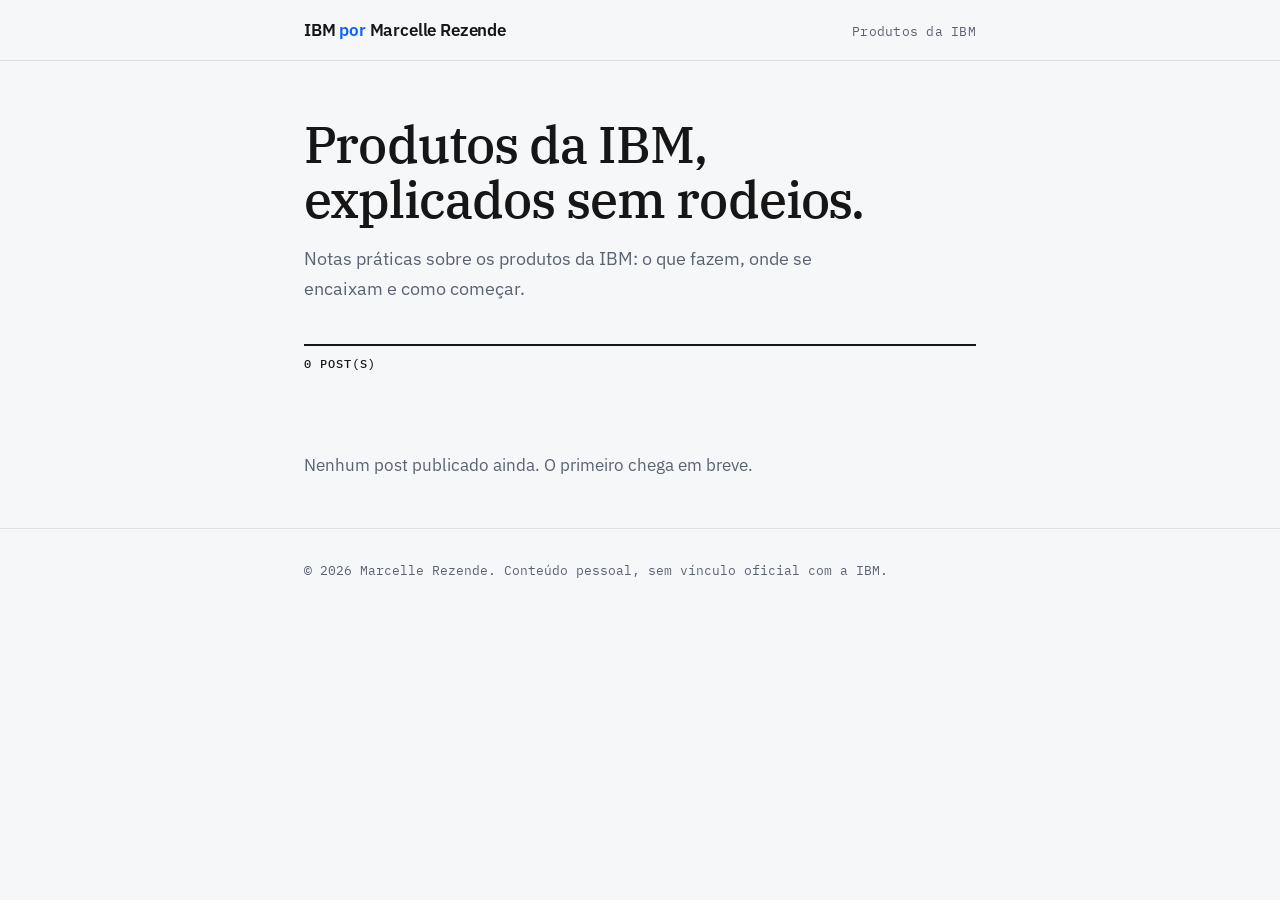
==== index.html @ a36a9c77 "Template inicial do blog IBM por Marcelle Rezende Co-Authored-By: Claude Opus 5.5 <noreply@anthropic" ====
<!doctype html>
<html lang="pt-BR">
<head>
<meta charset="utf-8">
<meta name="viewport" content="width=device-width, initial-scale=1, viewport-fit=cover">
<title>IBM por Marcelle Rezende</title>
<meta name="description" content="Notas práticas sobre os produtos da IBM: o que fazem, onde se encaixam e como começar.">
<link rel="preconnect" href="https://fonts.googleapis.com">
<link rel="preconnect" href="https://fonts.gstatic.com" crossorigin>
<link rel="stylesheet" href="https://fonts.googleapis.com/css2?family=IBM+Plex+Mono:wght@400;500&family=IBM+Plex+Sans:wght@400;500;600&family=IBM+Plex+Serif:wght@500;600&display=swap">
<link rel="stylesheet" href="assets/style.css">
</head>
<body>
<header class="site-head">
  <div class="wrap">
    <a class="brand" href="./">IBM <span>por</span> Marcelle Rezende</a>
    <nav>Produtos da IBM</nav>
  </div>
</header>

<main class="wrap">
  <section class="hero">
    <h1>Produtos da IBM, explicados sem rodeios.</h1>
    <p>Notas práticas sobre os produtos da IBM: o que fazem, onde se encaixam e como começar.</p>
    <div class="count">0 post(s)</div>
  </section>
  <p class="empty">Nenhum post publicado ainda. O primeiro chega em breve.</p>
</main>

<footer class="site-foot">
  <div class="wrap">© 2026 Marcelle Rezende. Conteúdo pessoal, sem vínculo oficial com a IBM.</div>
</footer>
</body>
</html>
---- assets/style.css ----
/* Layout: coluna única alinhada à esquerda, leitura de artigo técnico; metadados em fonte mono */
:root {
  --bg: #f6f7f9;
  --surface: #ffffff;
  --ink: #161616;
  --muted: #5b6270;
  --line: #dde1e7;
  --accent: #0f62fe;
  --accent-soft: #e5edff;
  --code-bg: #eef0f4;
  --display: "IBM Plex Serif", Georgia, "Times New Roman", serif;
  --body: "IBM Plex Sans", "Helvetica Neue", Arial, sans-serif;
  --mono: "IBM Plex Mono", ui-monospace, Menlo, Consolas, monospace;
}
@media (prefers-color-scheme: dark) {
  :root:not([data-theme="light"]) {
    --bg: #12151b; --surface: #1a1e26; --ink: #eef1f6; --muted: #9aa3b2;
    --line: #2c323d; --accent: #78a9ff; --accent-soft: #1d2a45; --code-bg: #20252f;
    color-scheme: dark;
  }
}
:root[data-theme="dark"] {
  --bg: #12151b; --surface: #1a1e26; --ink: #eef1f6; --muted: #9aa3b2;
  --line: #2c323d; --accent: #78a9ff; --accent-soft: #1d2a45; --code-bg: #20252f;
  color-scheme: dark;
}

*, *::before, *::after { box-sizing: border-box; }
html { -webkit-text-size-adjust: 100%; }
body {
  margin: 0;
  background: var(--bg);
  color: var(--ink);
  font: 400 1.0625rem/1.7 var(--body);
}
.wrap {
  max-width: 44rem;
  margin: 0 auto;
  padding-left: max(16px, env(safe-area-inset-left, 0px));
  padding-right: max(16px, env(safe-area-inset-right, 0px));
}
a { color: var(--accent); text-underline-offset: 3px; }
a:focus-visible { outline: 2px solid var(--accent); outline-offset: 3px; border-radius: 2px; }

/* Cabeçalho do site */
.site-head { border-bottom: 1px solid var(--line); }
.site-head .wrap {
  display: flex; flex-wrap: wrap; align-items: baseline; justify-content: space-between;
  gap: .5rem 1.5rem; padding-block: 1.25rem;
}
.brand {
  font: 600 1.05rem/1.2 var(--body); color: var(--ink); text-decoration: none; letter-spacing: -.01em;
}
.brand span { color: var(--accent); }
.site-head nav { font: 400 .8rem/1 var(--mono); color: var(--muted); letter-spacing: .02em; }

/* Home */
.hero { padding-block: 3.5rem 2rem; }
.hero h1 {
  font: 500 clamp(2.1rem, 6vw, 3.2rem)/1.08 var(--display);
  letter-spacing: -.02em; margin: 0 0 1rem; text-wrap: balance;
}
.hero p { margin: 0; max-width: 34rem; color: var(--muted); font-size: 1.1rem; }
.count {
  margin-top: 2.5rem; padding-top: .75rem; border-top: 2px solid var(--ink);
  font: 500 .75rem/1 var(--mono); text-transform: uppercase; letter-spacing: .08em;
}
.entries { list-style: none; margin: 0; padding: 0; }
.entry { border-bottom: 1px solid var(--line); }
.entry a {
  display: grid; gap: .45rem; padding-block: 1.6rem; color: inherit; text-decoration: none;
}
.entry h2 {
  margin: 0; font: 500 1.55rem/1.25 var(--display); letter-spacing: -.01em; text-wrap: balance;
}
.entry a:hover h2 { color: var(--accent); }
.entry p { margin: 0; color: var(--muted); }
.entry-meta, .post-meta {
  display: flex; flex-wrap: wrap; align-items: center; gap: .4rem .75rem;
  font: 400 .78rem/1.4 var(--mono); color: var(--muted); font-variant-numeric: tabular-nums;
}
.tag {
  font: 500 .72rem/1 var(--mono); letter-spacing: .04em; text-transform: uppercase;
  color: var(--accent); background: var(--accent-soft); padding: .3rem .5rem; border-radius: 2px;
}
.entry-more { font: 500 .8rem/1 var(--mono); color: var(--accent); }
.empty { padding-block: 2rem; color: var(--muted); }

/* Post */
.post-head { padding-block: 3rem 2rem; border-bottom: 1px solid var(--line); }
.back { font: 400 .8rem/1 var(--mono); text-decoration: none; }
.post-head h1 {
  font: 500 clamp(2rem, 5.5vw, 2.9rem)/1.1 var(--display);
  letter-spacing: -.02em; margin: 1.5rem 0 1rem; text-wrap: balance;
}
.post-head .lede { margin: 0 0 1.5rem; font-size: 1.15rem; color: var(--muted); }
.post-head .lede:empty { display: none; }

.prose { padding-block: 2rem 3rem; }
.prose > * + * { margin-top: 1.1em; }
.prose p, .prose ul, .prose ol { margin-block: 0; }
.prose * + p, .prose * + ul, .prose * + ol { margin-top: 1.1em; }
.prose h2 {
  font: 600 1.45rem/1.25 var(--display); margin: 2.2em 0 .6em; text-wrap: balance;
}
.prose h3 { font: 600 1.15rem/1.3 var(--body); margin: 1.8em 0 .5em; }
.prose li + li { margin-top: .35em; }
.prose strong { font-weight: 600; }
.prose blockquote {
  margin: 1.5em 0; padding: .25rem 0 .25rem 1.1rem; border-left: 3px solid var(--accent); color: var(--muted);
}
.prose code {
  font: .88em var(--mono); background: var(--code-bg); padding: .12em .35em; border-radius: 3px;
}
.prose pre {
  background: var(--code-bg); padding: 1rem 1.1rem; border-radius: 4px; overflow-x: auto; line-height: 1.5;
}
.prose pre code { background: none; padding: 0; }
.prose .table-wrap, .prose table { display: block; overflow-x: auto; }
.prose table { border-collapse: collapse; font-size: .95rem; }
.prose th, .prose td { border-bottom: 1px solid var(--line); padding: .5rem .75rem; text-align: left; }
.prose th { font: 500 .75rem/1.3 var(--mono); text-transform: uppercase; letter-spacing: .05em; }
.prose img { max-width: 100%; height: auto; border-radius: 4px; }

.site-foot { border-top: 1px solid var(--line); }
.site-foot .wrap {
  padding-block: 2rem 3rem; font: 400 .8rem/1.6 var(--mono); color: var(--muted);
}

@media (prefers-reduced-motion: no-preference) {
  .entry h2 { transition: color .15s ease; }
}
.tag:empty { display: none; }
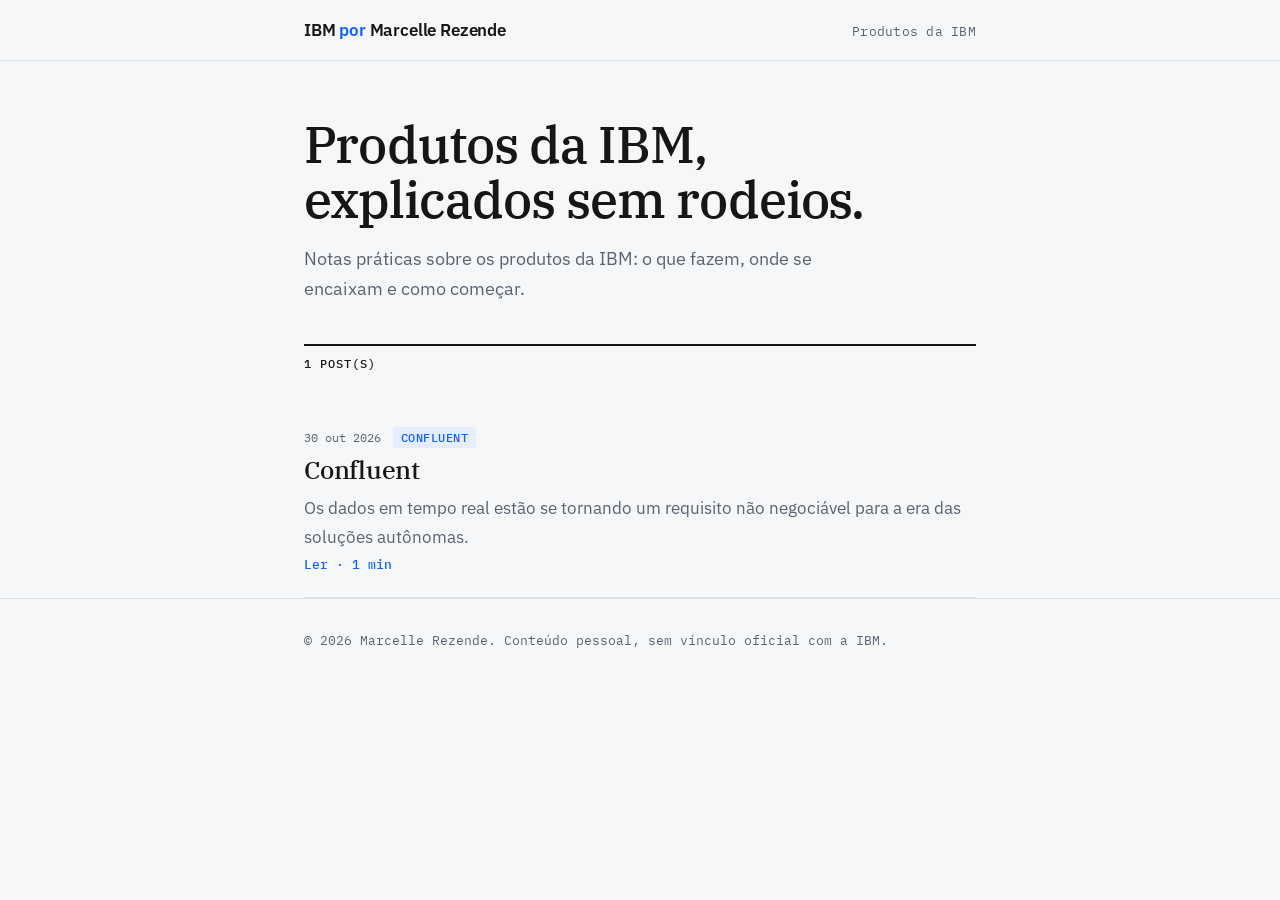
==== commit 30a1b03c: "Novo post: Confluent Co-Authored-By: Claude Opus 5.5 <noreply@anthropic.com> Claude-Session: https:/" ====
--- a/index.html
+++ b/index.html
@@ -22,9 +22,18 @@
   <section class="hero">
     <h1>Produtos da IBM, explicados sem rodeios.</h1>
     <p>Notas práticas sobre os produtos da IBM: o que fazem, onde se encaixam e como começar.</p>
-    <div class="count">0 post(s)</div>
+    <div class="count">1 post(s)</div>
   </section>
-  <p class="empty">Nenhum post publicado ainda. O primeiro chega em breve.</p>
+  <ol class="entries">
+<li class="entry">
+  <a href="posts/confluent.html">
+    <div class="entry-meta"><time datetime="2026-10-30">30 out 2026</time><span class="tag">Confluent</span></div>
+    <h2>Confluent</h2>
+    <p>Os dados em tempo real estão se tornando um requisito não negociável para a era das soluções autônomas.</p>
+    <span class="entry-more">Ler · 1 min</span>
+  </a>
+</li>
+</ol>
 </main>
 
 <footer class="site-foot">
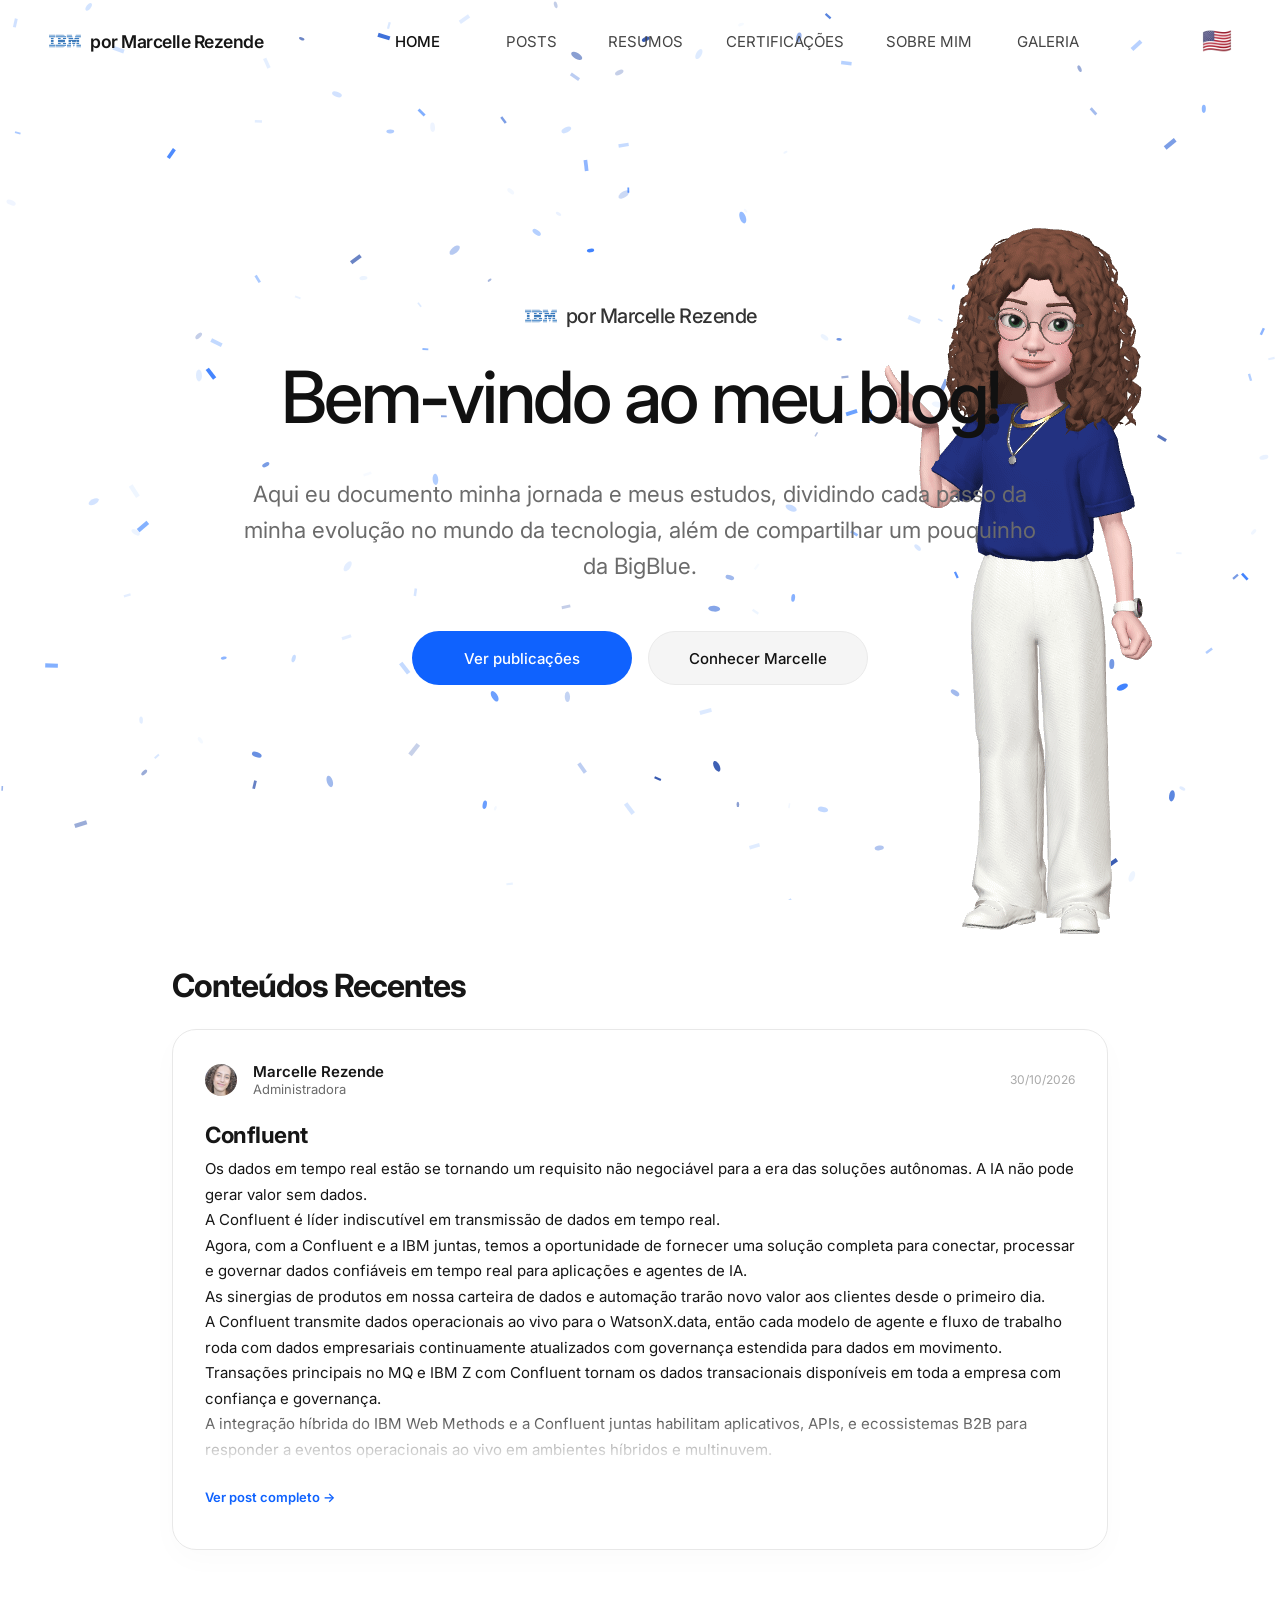
==== commit 4a58d1a4: "Aplica o visual do site original (home, cards e página de post) Co-Authored-By: Claude Opus 5.5 <nor" ====
--- a/index.html
+++ b/index.html
@@ -1,43 +1,102 @@
-<!doctype html>
+<!DOCTYPE html>
 <html lang="pt-BR">
+
 <head>
-<meta charset="utf-8">
-<meta name="viewport" content="width=device-width, initial-scale=1, viewport-fit=cover">
-<title>IBM por Marcelle Rezende</title>
-<meta name="description" content="Notas práticas sobre os produtos da IBM: o que fazem, onde se encaixam e como começar.">
-<link rel="preconnect" href="https://fonts.googleapis.com">
-<link rel="preconnect" href="https://fonts.gstatic.com" crossorigin>
-<link rel="stylesheet" href="https://fonts.googleapis.com/css2?family=IBM+Plex+Mono:wght@400;500&family=IBM+Plex+Sans:wght@400;500;600&family=IBM+Plex+Serif:wght@500;600&display=swap">
-<link rel="stylesheet" href="assets/style.css">
+  <meta charset="UTF-8" />
+  <meta name="viewport" content="width=device-width, initial-scale=1.0" />
+  <title>IBM por Marcelle Rezende</title>
+  <link rel="stylesheet" href="assets/style.css" />
+  <link rel="icon" type="image/png" href="assets/images/logo.png" />
 </head>
+
 <body>
-<header class="site-head">
-  <div class="wrap">
-    <a class="brand" href="./">IBM <span>por</span> Marcelle Rezende</a>
-    <nav>Produtos da IBM</nav>
+
+  <canvas id="bg-canvas"></canvas>
+
+  <nav>
+    <a href="index.html" class="logo">
+      <img src="assets/images/logo.png" alt="Logo" style="height:34px; width:auto;" />
+      por Marcelle Rezende
+    </a>
+    <ul class="nav-links" id="mobileMenu">
+      <li><a href="index.html" class="active">HOME</a></li>
+      <li><a href="#conteudos">POSTS</a></li>
+      <li><a href="https://ibm-por-marcelle-rezende.web.app/resumos.html">RESUMOS</a></li>
+      <li><a href="https://ibm-por-marcelle-rezende.web.app/certificacoes.html">CERTIFICAÇÕES</a></li>
+      <li><a href="https://ibm-por-marcelle-rezende.web.app/sobre.html">SOBRE MIM</a></li>
+      <li><a href="https://ibm-por-marcelle-rezende.web.app/galeria.html">GALERIA</a></li>
+    </ul>
+    <div class="nav-actions" style="display:flex; align-items:center; gap:1rem;">
+      <button id="langToggleBtn" onclick="toggleLanguage()"
+        style="background:none; border:none; font-size:24px; cursor:pointer; padding:0; line-height:1; transition:0.2s;"
+        onmouseover="this.style.transform='scale(1.1)'" onmouseout="this.style.transform='scale(1)'"
+        title="Mudar Idioma">🇺🇸</button>
+      <button class="hamburger" onclick="toggleMobileMenu()">☰</button>
+    </div>
+  </nav>
+
+  <div class="hero-wrapper"
+    style="min-height: calc(100vh - 80px); display:flex; flex-direction:column; justify-content:center; align-items:center; position:relative; z-index:5;">
+    <div style="text-align:center; padding:2rem 1rem;">
+      <div style="display:flex; justify-content:center; align-items:center; gap:8px; margin-bottom:1.5rem;">
+        <img src="assets/images/logo.png" alt="Logo" style="height:34px; width:auto;" />
+        <span style="font-weight:500; font-size:20px; letter-spacing:-0.5px; color:#333;">por Marcelle Rezende</span>
+      </div>
+      <h1
+        style="font-size:4.5rem; font-weight:500; letter-spacing:-2.5px; line-height:1.1; max-width:900px; margin:0 auto 2.5rem; color:#111;">
+        Bem-vindo ao meu blog!
+      </h1>
+      <p style="font-size:1.4rem; color:var(--muted); max-width:800px; margin:0 auto 3rem; line-height:1.6;">
+        Aqui eu documento minha jornada e meus estudos, dividindo cada passo da minha evolução no mundo da tecnologia,
+        além de compartilhar um pouquinho da BigBlue.
+      </p>
+      <div class="hero-buttons" style="display:flex; justify-content:center; gap:1rem;">
+        <a href="#conteudos"
+          style="display:flex; align-items:center; justify-content:center; width:220px; height:54px; background:var(--accent); color:#fff; text-decoration:none; border-radius:100px; font-weight:500; font-size:15px; gap:8px; transition:0.2s; white-space:nowrap;"
+          onmouseover="this.style.transform='scale(1.05)'" onmouseout="this.style.transform='scale(1)'">
+          Ver publicações
+        </a>
+        <a href="https://ibm-por-marcelle-rezende.web.app/sobre.html"
+          style="display:flex; align-items:center; justify-content:center; width:220px; height:54px; background:#f5f5f5; color:#111; text-decoration:none; border-radius:100px; font-weight:500; font-size:15px; border: 1px solid #eaeaea; transition:0.2s; white-space:nowrap;"
+          onmouseover="this.style.transform='scale(1.05)'" onmouseout="this.style.transform='scale(1)'">
+          Conhecer Marcelle
+        </a>
+      </div>
+    </div>
   </div>
-</header>
 
-<main class="wrap">
-  <section class="hero">
-    <h1>Produtos da IBM, explicados sem rodeios.</h1>
-    <p>Notas práticas sobre os produtos da IBM: o que fazem, onde se encaixam e como começar.</p>
-    <div class="count">1 post(s)</div>
-  </section>
-  <ol class="entries">
-<li class="entry">
-  <a href="posts/confluent.html">
-    <div class="entry-meta"><time datetime="2026-10-30">30 out 2026</time><span class="tag">Confluent</span></div>
-    <h2>Confluent</h2>
-    <p>Os dados em tempo real estão se tornando um requisito não negociável para a era das soluções autônomas.</p>
-    <span class="entry-more">Ler · 1 min</span>
-  </a>
-</li>
-</ol>
-</main>
+  <img src="assets/images/gifempe.gif" id="heroGif" alt="Marcelle"
+    style="position:absolute; top:25vh; right:-10%; height:80vh; max-height:800px; z-index:4; opacity:0; transition: opacity 0.6s ease-out, transform 0.4s ease-out; object-fit:contain; pointer-events:auto; cursor:pointer;" />
 
-<footer class="site-foot">
-  <div class="wrap">© 2026 Marcelle Rezende. Conteúdo pessoal, sem vínculo oficial com a IBM.</div>
-</footer>
+  <div id="conteudos" class="container" style="max-width: 1000px; padding-top: 4rem;">
+    <h2 class="feed-header">Conteúdos Recentes</h2>
+    <div id="feed-container">
+      <div class="post-card">
+        <div class="post-header">
+          <img src="assets/images/perfil.jpeg" class="user-avatar" alt="Marcelle Rezende">
+          <div>
+            <div class="post-author">Marcelle Rezende</div>
+            <div class="post-title-job">Administradora</div>
+          </div>
+          <div class="post-time">30/10/2026</div>
+        </div>
+        <div class="post-title">Confluent</div>
+        <div class="post-content" style="max-height:320px; overflow:hidden; position:relative;">
+          <p>Os dados em tempo real estão se tornando um requisito não negociável para a era das soluções autônomas. A IA não pode gerar valor sem dados.</p>
+<p>A Confluent é líder indiscutível em transmissão de dados em tempo real.</p>
+<p>Agora, com a Confluent e a IBM juntas, temos a oportunidade de fornecer uma solução completa para conectar, processar e governar dados confiáveis em tempo real para aplicações e agentes de IA.</p>
+<p>As sinergias de produtos em nossa carteira de dados e automação trarão novo valor aos clientes desde o primeiro dia.</p>
+<p>A Confluent transmite dados operacionais ao vivo para o WatsonX.data, então cada modelo de agente e fluxo de trabalho roda com dados empresariais continuamente atualizados com governança estendida para dados em movimento.</p>
+<p>Transações principais no MQ e IBM Z com Confluent tornam os dados transacionais disponíveis em toda a empresa com confiança e governança.</p>
+<p>A integração híbrida do IBM Web Methods e a Confluent juntas habilitam aplicativos, APIs, e ecossistemas B2B para responder a eventos operacionais ao vivo em ambientes híbridos e multinuvem.</p>
+          <div style="position:absolute;bottom:0;left:0;right:0;height:60px;background:linear-gradient(transparent,rgba(255,255,255,0.95));pointer-events:none;"></div>
+        </div>
+        <a href="posts/confluent.html" class="post-more" style="display:inline-block;font-size:13px;color:var(--accent);font-weight:600;margin-bottom:0.75rem;text-decoration:none;">Ver post completo →</a>
+      </div>
+    </div>
+  </div>
+
+  <script src="assets/js/site.js"></script>
 </body>
+
 </html>
--- a/assets/style.css
+++ b/assets/style.css
@@ -1,133 +1,440 @@
-/* Layout: coluna única alinhada à esquerda, leitura de artigo técnico; metadados em fonte mono */
-:root {
-  --bg: #f6f7f9;
-  --surface: #ffffff;
-  --ink: #161616;
-  --muted: #5b6270;
-  --line: #dde1e7;
-  --accent: #0f62fe;
-  --accent-soft: #e5edff;
-  --code-bg: #eef0f4;
-  --display: "IBM Plex Serif", Georgia, "Times New Roman", serif;
-  --body: "IBM Plex Sans", "Helvetica Neue", Arial, sans-serif;
-  --mono: "IBM Plex Mono", ui-monospace, Menlo, Consolas, monospace;
-}
-@media (prefers-color-scheme: dark) {
-  :root:not([data-theme="light"]) {
-    --bg: #12151b; --surface: #1a1e26; --ink: #eef1f6; --muted: #9aa3b2;
-    --line: #2c323d; --accent: #78a9ff; --accent-soft: #1d2a45; --code-bg: #20252f;
-    color-scheme: dark;
-  }
-}
-:root[data-theme="dark"] {
-  --bg: #12151b; --surface: #1a1e26; --ink: #eef1f6; --muted: #9aa3b2;
-  --line: #2c323d; --accent: #78a9ff; --accent-soft: #1d2a45; --code-bg: #20252f;
-  color-scheme: dark;
-}
-
-*, *::before, *::after { box-sizing: border-box; }
-html { -webkit-text-size-adjust: 100%; }
+@import url('https://fonts.googleapis.com/css2?family=Google+Sans:wght@400;500;700&family=Inter:wght@300;400;500;600;700&display=swap');
+
+*{box-sizing:border-box;margin:0;padding:0}
+:root{
+  --ink:#161616;
+  --muted:#6b6b6b;
+  --light:#f5f5f5;
+  --border:#e8e8e8;
+  --accent:#0f62fe;
+}
 body {
-  margin: 0;
-  background: var(--bg);
+  font-family:'Inter',sans-serif;
+  background:#fff;
+  color:var(--ink);
+  position:relative;
+  overflow-x:hidden;
+}
+
+/* Background Canvas */
+canvas#bg-canvas {
+  position:fixed;
+  top:0;left:0;
+  pointer-events:none;
+  z-index:0;
+}
+
+/* NAV */
+nav{
+  position:sticky; top:0; z-index:100;
+  display:flex;align-items:center;justify-content:space-between;
+  padding:1.5rem 3rem;
+  background:transparent;
+  transition: transform 0.3s, background 0.3s, padding 0.3s, box-shadow 0.3s;
+}
+nav.scrolled {
+  background:rgba(255,255,255,0.95);
+  backdrop-filter:blur(10px);
+  padding:1rem 3rem;
+  border-bottom:1px solid var(--border);
+  box-shadow:0 4px 20px rgba(0,0,0,0.05);
+}
+nav.hidden {
+  transform: translateY(-100%);
+}
+.logo{
+  font-family:'Inter',sans-serif;
+  font-size:1.1rem;font-weight:600;
+  letter-spacing:-.5px;color:var(--ink);
+  display:flex;align-items:center;gap:8px;
+  text-decoration:none;
+}
+
+.nav-links{display:flex;gap:1.5rem;list-style:none;align-items:center;}
+.nav-links li {
+  width: 90px;
+  display: flex;
+  justify-content: center;
+}
+.nav-links li:nth-child(4) { /* CERTIFICAÇÕES */
+  width: 140px;
+}
+.nav-links li:nth-child(5) { /* SOBRE MIM */
+  width: 100px;
+}
+.nav-links li:nth-child(7) { /* PAINEL ADMIN */
+  width: 140px;
+}
+.nav-links a{
+  font-size:15px;font-weight:400;
+  color:#444;cursor:pointer;
+  text-decoration:none;
+  transition:color .2s;
+  white-space:nowrap;
+}
+.nav-links a:hover, .nav-links a.active{color:#111; font-weight:500;}
+.nav-user { display:flex; align-items:center; gap:10px; cursor:pointer; }
+.user-avatar { width:32px; height:32px; border-radius:50%; background:#e0e0e0; object-fit:cover; }
+.nav-btn{
+  background:var(--accent);color:#fff;
+  border:none;border-radius:100px;
+  height:40px; padding:0 24px; font-size:14px;
+  font-family:'Inter',sans-serif;
+  font-weight:500;cursor:pointer;
+  transition:transform 0.2s;
+  min-width:90px;
+  text-align:center;
+  white-space:nowrap;
+}
+.nav-btn:hover { transform:scale(1.05); }
+
+/* MAIN LAYOUT */
+.container {
+  max-width:800px;
+  margin:0 auto;
+  padding:3rem 2rem;
+  position:relative;
+  z-index:5;
+}
+
+/* CREATE POST AREA */
+.create-area {
+  background:#fff;
+  border:1px solid var(--border);
+  border-radius:24px;
+  padding:1.5rem;
+  margin-bottom:3rem;
+  box-shadow:0 10px 30px rgba(0,0,0,0.02);
+  display:flex; flex-direction:column; gap:1rem;
+}
+.create-top { display:flex; gap:1rem; align-items:center; }
+.create-input {
+  flex:1; background:var(--light); border:none;
+  padding:1rem 1.5rem; border-radius:100px;
+  font-family:'Inter',sans-serif; font-size:15px; outline:none; cursor:text;
+}
+.create-actions { display:flex; justify-content:space-between; align-items:center; padding-top:1rem; border-top:1px solid var(--border); }
+.action-group { display:flex; gap:1rem; }
+.btn-icon {
+  background:none; border:none; display:flex; align-items:center; gap:6px;
+  color:var(--muted); font-size:13px; font-weight:600; cursor:pointer;
+  font-family:'Inter',sans-serif;
+}
+.btn-icon:hover { color:var(--ink); }
+
+/* POSTS FEED */
+.feed-header {
+  font-size:2rem; font-weight:700; letter-spacing:-1px; margin-bottom:1.5rem;
+}
+.post-card {
+  background:#fff; border:1px solid var(--border);
+  border-radius:24px; padding:2rem; margin-bottom:2rem;
+  box-shadow:0 10px 30px rgba(0,0,0,0.02);
+  transition:transform 0.3s, box-shadow 0.3s;
+}
+.post-card:hover { transform:translateY(-2px); box-shadow:0 15px 35px rgba(0,0,0,0.05); }
+.post-header { display:flex; gap:1rem; align-items:center; margin-bottom:1.5rem; }
+.post-author { font-weight:600; font-size:15px; }
+.post-title-job { font-size:13px; color:var(--muted); }
+.post-time { font-size:12px; color:#aaa; margin-left:auto; }
+
+.post-title { font-size:1.4rem; font-weight:700; letter-spacing:-.5px; margin-bottom:.5rem; }
+.post-content { font-size:15px; line-height:1.7; color:var(--ink); margin-bottom:1.5rem; }
+
+/* Formatação do conteúdo Quill nos cards do feed */
+.post-content ul,
+.post-content ol { padding-left: 1.5em; margin-bottom: 0.75em; }
+.post-content ul li { list-style-type: disc; }
+.post-content ol li { list-style-type: decimal; }
+.post-content li { margin-bottom: 0.2em; }
+.post-content blockquote {
+  border-left: 4px solid var(--accent);
+  padding: 0.5em 1.25em;
+  background: var(--light);
+  border-radius: 0 8px 8px 0;
+  color: var(--muted);
+  margin: 0.75em 0;
+}
+.post-content strong { font-weight: 700; }
+.post-content em { font-style: italic; }
+.post-content u { text-decoration: underline; }
+.post-content s { text-decoration: line-through; }
+.post-content a { color: var(--accent); text-decoration: underline; }
+.post-content img { max-width: 100%; border-radius: 8px; margin: 0.5em 0; display: block; }
+.post-content h1 { font-size: 1.6em; font-weight: 800; margin: 0.75em 0 0.4em; }
+.post-content h2 { font-size: 1.3em; font-weight: 700; margin: 0.75em 0 0.4em; }
+.post-content h3 { font-size: 1.1em; font-weight: 600; margin: 0.75em 0 0.4em; }
+.post-content .ql-align-center { text-align: center; }
+.post-content .ql-align-right { text-align: right; }
+.post-content .ql-align-justify { text-align: justify; }
+.post-media { border-radius:16px; overflow:hidden; margin-bottom:1.5rem; }
+.post-media img, .post-media video { width:100%; display:block; object-fit:cover; }
+
+.post-footer { display:flex; gap:1.5rem; border-top:1px solid var(--border); padding-top:1.2rem; }
+.post-stat { font-size:13px; color:var(--muted); display:flex; align-items:center; gap:6px; cursor:pointer; font-weight:500; }
+.post-stat:hover { color:var(--accent); }
+
+/* MODALS */
+.modal-overlay {
+  position:fixed; top:0; left:0; right:0; bottom:0;
+  background:rgba(255,255,255,0.8); backdrop-filter:blur(8px);
+  z-index:2000; display:flex; justify-content:center; align-items:center;
+  opacity:0; pointer-events:none; transition:all 0.3s;
+}
+.modal-overlay.active { opacity:1; pointer-events:auto; }
+.modal-card {
+  background:#fff; border:1px solid var(--border);
+  border-radius:24px; padding:3rem; width:100%; max-width:440px;
+  box-shadow:0 20px 50px rgba(0,0,0,0.1);
+  transform:translateY(20px); transition:transform 0.3s;
+}
+.modal-overlay.active .modal-card { transform:translateY(0); }
+.modal-card h2 { font-size:2rem; font-weight:700; letter-spacing:-1px; margin-bottom:.5rem; }
+.modal-sub { color:var(--muted); margin-bottom:2rem; font-size:14px; }
+.form-input {
+  width:100%; background:var(--light); border:1px solid var(--border);
+  padding:12px 16px; border-radius:12px; font-family:'Inter',sans-serif;
+  font-size:15px; margin-bottom:1rem; outline:none;
+}
+.form-input:focus { border-color:var(--accent); }
+.btn-primary {
+  width:100%; background:var(--accent); color:#fff;
+  border:none; border-radius:100px; padding:14px;
+  font-size:15px; font-weight:600; cursor:pointer;
+  font-family:'Inter',sans-serif; transition:background 0.2s;
+}
+.btn-primary:hover { background:#0353e9; }
+.btn-linkedin {
+  width:100%; background:#0a66c2; color:#fff; display:flex; justify-content:center; align-items:center; gap:8px;
+  border:none; border-radius:100px; padding:14px; font-size:15px; font-weight:600; cursor:pointer; font-family:'Inter',sans-serif; margin-bottom:1rem;
+}
+.btn-google {
+  width:100%; background:#f8faff; color:#0f62fe; display:flex; justify-content:center; align-items:center; gap:8px;
+  border:2px solid #0f62fe; border-radius:100px; padding:13px; font-size:15px; font-weight:600; cursor:pointer; font-family:'Inter',sans-serif; margin-bottom:0.75rem; box-shadow:0 2px 5px rgba(15,98,254,0.15); transition:0.2s;
+}
+.btn-google:hover { background:#e5f0ff; box-shadow:0 4px 10px rgba(15,98,254,0.25); border-color:#0353e9; }
+.btn-microsoft {
+  width:100%; background:#f5f5f5; color:#1a1a1a; display:flex; justify-content:center; align-items:center; gap:8px;
+  border:2px solid #d0d0d0; border-radius:100px; padding:13px; font-size:15px; font-weight:600; cursor:pointer; font-family:'Inter',sans-serif; margin-bottom:1rem; transition:0.2s;
+}
+.btn-microsoft:hover { background:#e8e8e8; border-color:#aaa; }
+.divider { display: flex; align-items: center; text-align:center; margin:1rem 0; color:var(--muted); font-size:13px; }
+.divider::before, .divider::after { content:''; flex: 1; height:1px; background:var(--border); }
+.divider::before { margin-right: 10px; } .divider::after { margin-left: 10px; }
+
+/* EDITOR MODAL (Larger) */
+#editorModal .modal-card { max-width:600px; padding:2rem; }
+.editor-header { display:flex; justify-content:space-between; align-items:center; margin-bottom:1.5rem; }
+.editor-title { border:none; font-size:24px; font-weight:700; width:100%; outline:none; margin-bottom:1rem; font-family:'Inter',sans-serif; }
+.editor-body { border:none; font-size:16px; line-height:1.6; width:100%; min-height:150px; outline:none; resize:none; font-family:'Inter',sans-serif; }
+.editor-footer { display:flex; justify-content:space-between; align-items:center; margin-top:1.5rem; border-top:1px solid var(--border); padding-top:1.5rem; }
+
+/* ADMIN PANEL */
+.admin-grid { display:grid; grid-template-columns:250px 1fr; gap:2rem; max-width:1100px; margin:0 auto; padding:3rem 2rem; position:relative; z-index:5; }
+.admin-menu { display:flex; flex-direction:column; gap:8px; }
+.admin-item { padding:12px 20px; border-radius:100px; color:var(--muted); text-decoration:none; font-weight:500; font-size:14px; transition:0.2s; }
+.admin-item:hover, .admin-item.active { background:var(--light); color:var(--ink); font-weight:600; }
+.admin-content h1 { font-size:2.5rem; letter-spacing:-1px; margin-bottom:2rem; }
+.kpi-cards { display:grid; grid-template-columns:repeat(3, 1fr); gap:1.5rem; margin-bottom:3rem; }
+.kpi-card { background:#fff; border:1px solid var(--border); padding:2rem; border-radius:24px; }
+.kpi-card h3 { font-size:13px; color:var(--muted); text-transform:uppercase; letter-spacing:1px; margin-bottom:.5rem; }
+.kpi-card .val { font-size:2.5rem; font-weight:700; letter-spacing:-1px; }
+
+table.table { width:100%; border-collapse:collapse; }
+table.table th { text-align:left; padding:12px; border-bottom:2px solid var(--border); font-size:13px; color:var(--muted); }
+table.table td { padding:16px 12px; border-bottom:1px solid var(--border); font-size:14px; }
+
+/* HAMBURGER */
+.hamburger {
+  display: none;
+  background: none;
+  border: none;
+  font-size: 26px;
+  cursor: pointer;
   color: var(--ink);
-  font: 400 1.0625rem/1.7 var(--body);
-}
-.wrap {
-  max-width: 44rem;
-  margin: 0 auto;
-  padding-left: max(16px, env(safe-area-inset-left, 0px));
-  padding-right: max(16px, env(safe-area-inset-right, 0px));
-}
-a { color: var(--accent); text-underline-offset: 3px; }
-a:focus-visible { outline: 2px solid var(--accent); outline-offset: 3px; border-radius: 2px; }
-
-/* Cabeçalho do site */
-.site-head { border-bottom: 1px solid var(--line); }
-.site-head .wrap {
-  display: flex; flex-wrap: wrap; align-items: baseline; justify-content: space-between;
-  gap: .5rem 1.5rem; padding-block: 1.25rem;
-}
-.brand {
-  font: 600 1.05rem/1.2 var(--body); color: var(--ink); text-decoration: none; letter-spacing: -.01em;
-}
-.brand span { color: var(--accent); }
-.site-head nav { font: 400 .8rem/1 var(--mono); color: var(--muted); letter-spacing: .02em; }
-
-/* Home */
-.hero { padding-block: 3.5rem 2rem; }
-.hero h1 {
-  font: 500 clamp(2.1rem, 6vw, 3.2rem)/1.08 var(--display);
-  letter-spacing: -.02em; margin: 0 0 1rem; text-wrap: balance;
-}
-.hero p { margin: 0; max-width: 34rem; color: var(--muted); font-size: 1.1rem; }
-.count {
-  margin-top: 2.5rem; padding-top: .75rem; border-top: 2px solid var(--ink);
-  font: 500 .75rem/1 var(--mono); text-transform: uppercase; letter-spacing: .08em;
-}
-.entries { list-style: none; margin: 0; padding: 0; }
-.entry { border-bottom: 1px solid var(--line); }
-.entry a {
-  display: grid; gap: .45rem; padding-block: 1.6rem; color: inherit; text-decoration: none;
-}
-.entry h2 {
-  margin: 0; font: 500 1.55rem/1.25 var(--display); letter-spacing: -.01em; text-wrap: balance;
-}
-.entry a:hover h2 { color: var(--accent); }
-.entry p { margin: 0; color: var(--muted); }
-.entry-meta, .post-meta {
-  display: flex; flex-wrap: wrap; align-items: center; gap: .4rem .75rem;
-  font: 400 .78rem/1.4 var(--mono); color: var(--muted); font-variant-numeric: tabular-nums;
-}
-.tag {
-  font: 500 .72rem/1 var(--mono); letter-spacing: .04em; text-transform: uppercase;
-  color: var(--accent); background: var(--accent-soft); padding: .3rem .5rem; border-radius: 2px;
-}
-.entry-more { font: 500 .8rem/1 var(--mono); color: var(--accent); }
-.empty { padding-block: 2rem; color: var(--muted); }
-
-/* Post */
-.post-head { padding-block: 3rem 2rem; border-bottom: 1px solid var(--line); }
-.back { font: 400 .8rem/1 var(--mono); text-decoration: none; }
-.post-head h1 {
-  font: 500 clamp(2rem, 5.5vw, 2.9rem)/1.1 var(--display);
-  letter-spacing: -.02em; margin: 1.5rem 0 1rem; text-wrap: balance;
-}
-.post-head .lede { margin: 0 0 1.5rem; font-size: 1.15rem; color: var(--muted); }
-.post-head .lede:empty { display: none; }
-
-.prose { padding-block: 2rem 3rem; }
-.prose > * + * { margin-top: 1.1em; }
-.prose p, .prose ul, .prose ol { margin-block: 0; }
-.prose * + p, .prose * + ul, .prose * + ol { margin-top: 1.1em; }
-.prose h2 {
-  font: 600 1.45rem/1.25 var(--display); margin: 2.2em 0 .6em; text-wrap: balance;
-}
-.prose h3 { font: 600 1.15rem/1.3 var(--body); margin: 1.8em 0 .5em; }
-.prose li + li { margin-top: .35em; }
-.prose strong { font-weight: 600; }
-.prose blockquote {
-  margin: 1.5em 0; padding: .25rem 0 .25rem 1.1rem; border-left: 3px solid var(--accent); color: var(--muted);
-}
-.prose code {
-  font: .88em var(--mono); background: var(--code-bg); padding: .12em .35em; border-radius: 3px;
-}
-.prose pre {
-  background: var(--code-bg); padding: 1rem 1.1rem; border-radius: 4px; overflow-x: auto; line-height: 1.5;
-}
-.prose pre code { background: none; padding: 0; }
-.prose .table-wrap, .prose table { display: block; overflow-x: auto; }
-.prose table { border-collapse: collapse; font-size: .95rem; }
-.prose th, .prose td { border-bottom: 1px solid var(--line); padding: .5rem .75rem; text-align: left; }
-.prose th { font: 500 .75rem/1.3 var(--mono); text-transform: uppercase; letter-spacing: .05em; }
-.prose img { max-width: 100%; height: auto; border-radius: 4px; }
-
-.site-foot { border-top: 1px solid var(--line); }
-.site-foot .wrap {
-  padding-block: 2rem 3rem; font: 400 .8rem/1.6 var(--mono); color: var(--muted);
-}
-
-@media (prefers-reduced-motion: no-preference) {
-  .entry h2 { transition: color .15s ease; }
-}
-.tag:empty { display: none; }
+  padding: 0;
+  line-height: 1;
+}
+
+/* RESPONSIVE DESIGN */
+@media (max-width: 900px) {
+  nav {
+    flex-wrap: nowrap;
+    padding: 1rem 1.5rem;
+    justify-content: space-between;
+  }
+  .hamburger {
+    display: block;
+  }
+  
+  .nav-links {
+    position: absolute;
+    top: 100%;
+    left: 0;
+    width: 100vw;
+    background: rgba(255,255,255,0.98);
+    backdrop-filter: blur(15px);
+    flex-direction: column;
+    padding: 0;
+    margin: 0;
+    border-bottom: 1px solid var(--border);
+    box-shadow: 0 10px 20px rgba(0,0,0,0.05);
+    /* Hidden state */
+    clip-path: polygon(0 0, 100% 0, 100% 0, 0 0);
+    transition: clip-path 0.3s ease-in-out;
+    pointer-events: none;
+    align-items: center;
+  }
+  .nav-links.mobile-active {
+    clip-path: polygon(0 0, 100% 0, 100% 100%, 0 100%);
+    pointer-events: auto;
+  }
+  .nav-links li {
+    width: 100% !important;
+    padding: 1.2rem 0;
+    border-bottom: 1px solid var(--light);
+    display: flex;
+    justify-content: center;
+  }
+  .nav-links li:last-child {
+    border-bottom: none;
+  }
+  .nav-actions {
+    margin-left: auto;
+  }
+  
+  .hero-wrapper h1 {
+    font-size: 2.8rem !important;
+    line-height: 1.1 !important;
+  }
+  .hero-wrapper p {
+    font-size: 1.1rem !important;
+  }
+  
+  .admin-grid { grid-template-columns: 1fr; }
+  .kpi-cards { grid-template-columns: 1fr; }
+  
+  .post-card { padding: 1.5rem; }
+  .modal-card { padding: 2rem; margin: 1rem; width: auto; max-width: none; }
+}
+
+@media (max-width: 600px) {
+  .hero-wrapper h1 { font-size: 2.4rem !important; }
+  .hero-buttons {
+    flex-direction: column !important;
+    align-items: center;
+  }
+  .hero-buttons a {
+    width: 100% !important;
+    max-width: 300px;
+  }
+  .create-top { flex-direction: column; align-items: flex-start; }
+  .create-actions { flex-direction: column; gap: 1rem; align-items: stretch; }
+  .create-actions .nav-btn { width: 100%; }
+}
+    .post-page-card {
+      max-width: 700px;
+      margin: 0 auto;
+      background: rgba(255,255,255,0.92);
+      backdrop-filter: blur(12px);
+      border-radius: 20px;
+      border: 1px solid var(--border);
+      padding: 2.5rem 3rem;
+      position: relative;
+      z-index: 5;
+    }
+    @media (max-width: 760px) {
+      .post-page-card { padding: 1.5rem 1.25rem; }
+    }
+    .post-page-author-row {
+      display: flex;
+      align-items: center;
+      gap: 0.75rem;
+      margin-bottom: 1.5rem;
+    }
+    .post-page-title {
+      font-size: 2rem;
+      font-weight: 800;
+      letter-spacing: -1px;
+      line-height: 1.2;
+      margin-bottom: 1.5rem;
+      color: var(--ink);
+    }
+    .post-page-content {
+      font-size: 16px;
+      line-height: 1.75;
+      color: var(--ink);
+    }
+    .post-page-content img {
+      max-width: 100%;
+      border-radius: 8px;
+      margin: 1rem 0;
+    }
+    .post-page-content p { margin-bottom: 1em; }
+    .post-page-content h1,
+    .post-page-content h2,
+    .post-page-content h3 {
+      margin: 1.4em 0 0.5em;
+      font-weight: 700;
+      letter-spacing: -0.5px;
+    }
+    .post-page-content blockquote {
+      border-left: 4px solid var(--accent);
+      margin: 1em 0;
+      padding: 0.5em 1.25em;
+      color: var(--muted);
+      background: var(--light);
+      border-radius: 0 8px 8px 0;
+    }
+    .post-page-content ul,
+    .post-page-content ol { padding-left: 1.5em; margin-bottom: 1em; }
+    .post-page-content ul li { list-style-type: disc; }
+    .post-page-content ol li { list-style-type: decimal; }
+    .post-page-content li { margin-bottom: 0.3em; }
+    .post-page-content strong { font-weight: 700; }
+    .post-page-content em { font-style: italic; }
+    .post-page-content u { text-decoration: underline; }
+    .post-page-content s { text-decoration: line-through; }
+    .post-page-content a { color: var(--accent); text-decoration: underline; }
+    .post-page-content .ql-align-center { text-align: center; }
+    .post-page-content .ql-align-right { text-align: right; }
+    .post-page-content .ql-align-justify { text-align: justify; }
+    .post-page-stats {
+      display: flex;
+      gap: 1.5rem;
+      margin-top: 2rem;
+      padding-top: 1.5rem;
+      border-top: 1px solid var(--border);
+      color: var(--muted);
+      font-size: 14px;
+      flex-wrap: wrap;
+    }
+    .post-page-stat {
+      display: flex;
+      align-items: center;
+      gap: 6px;
+    }
+    .back-link {
+      display: inline-flex;
+      align-items: center;
+      gap: 6px;
+      font-size: 14px;
+      color: var(--muted);
+      text-decoration: none;
+      margin-bottom: 1.5rem;
+      transition: color 0.2s;
+    }
+    .back-link:hover { color: var(--accent); }
+    #post-loading {
+      text-align: center;
+      padding: 4rem 1rem;
+      color: var(--muted);
+      font-size: 16px;
+    }
+    #post-error {
+      text-align: center;
+      padding: 4rem 1rem;
+      color: #d93025;
+      font-size: 16px;
+      display: none;
+    }
